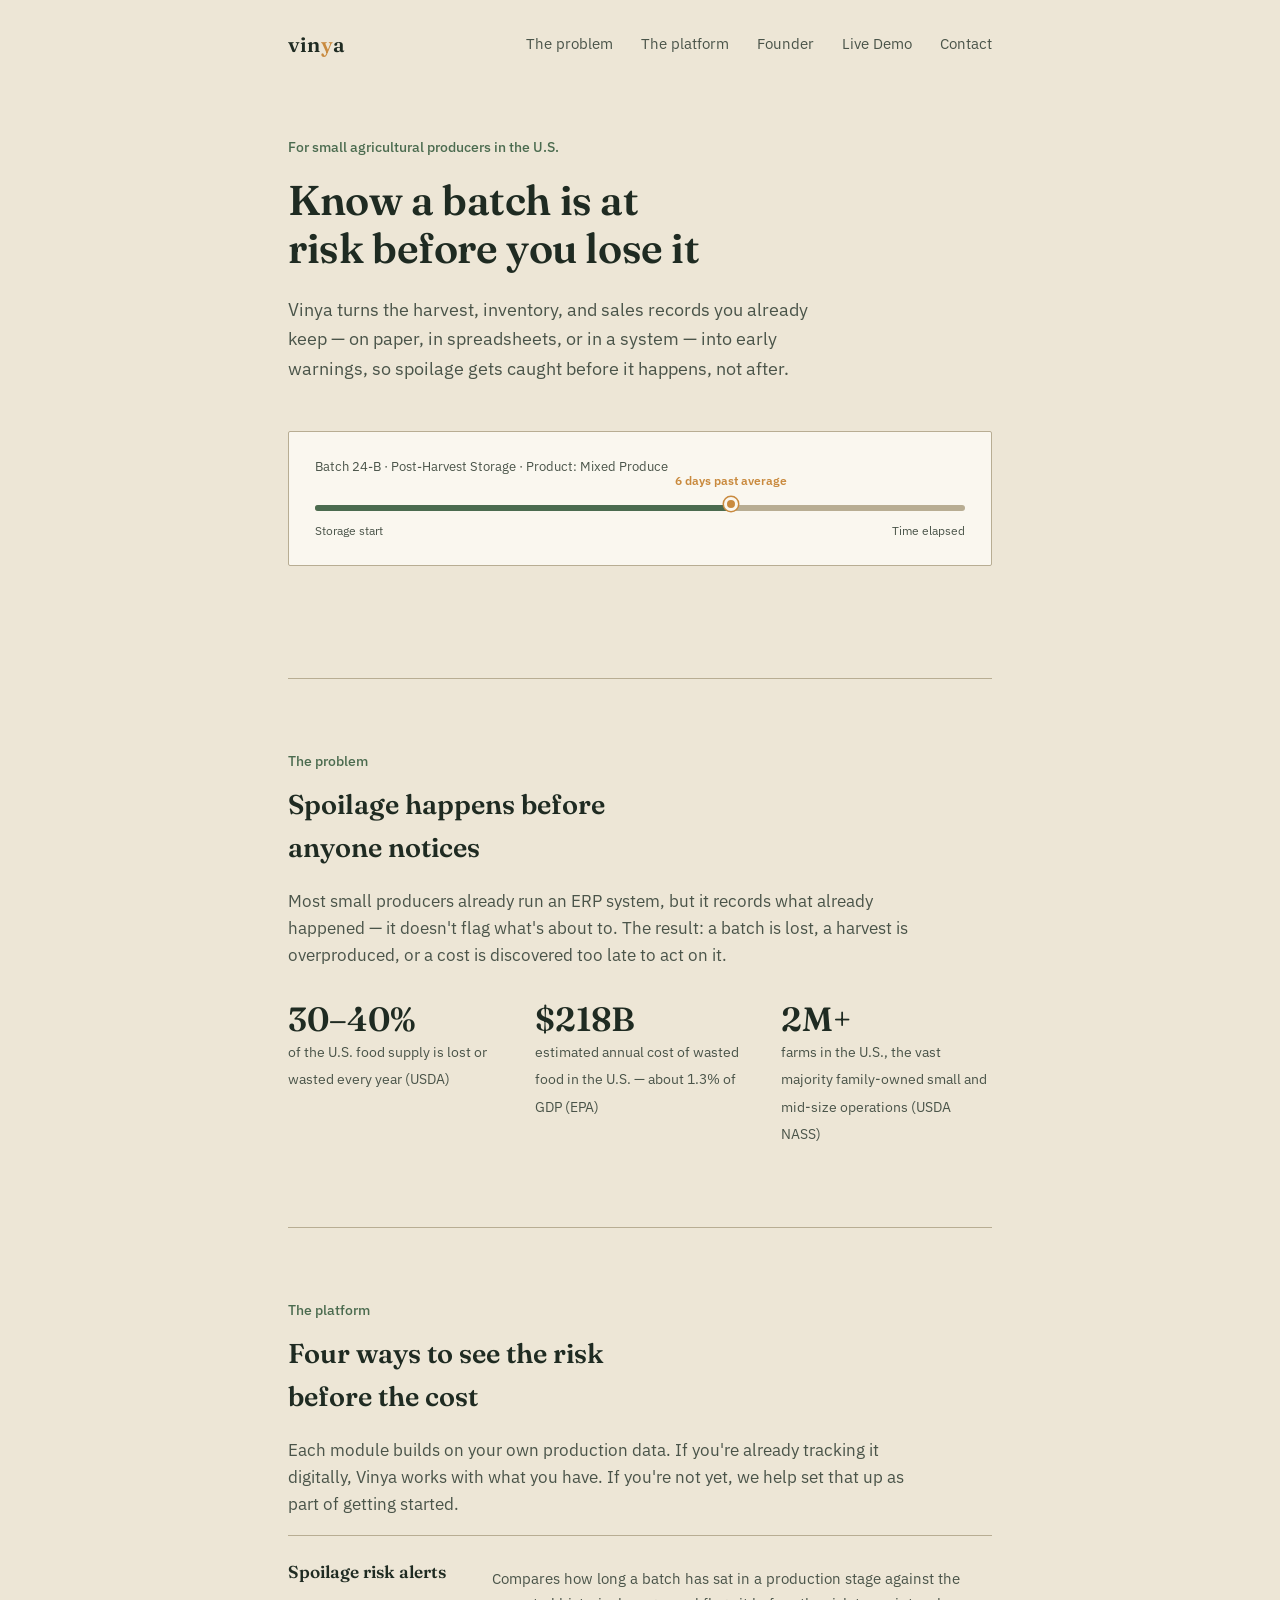
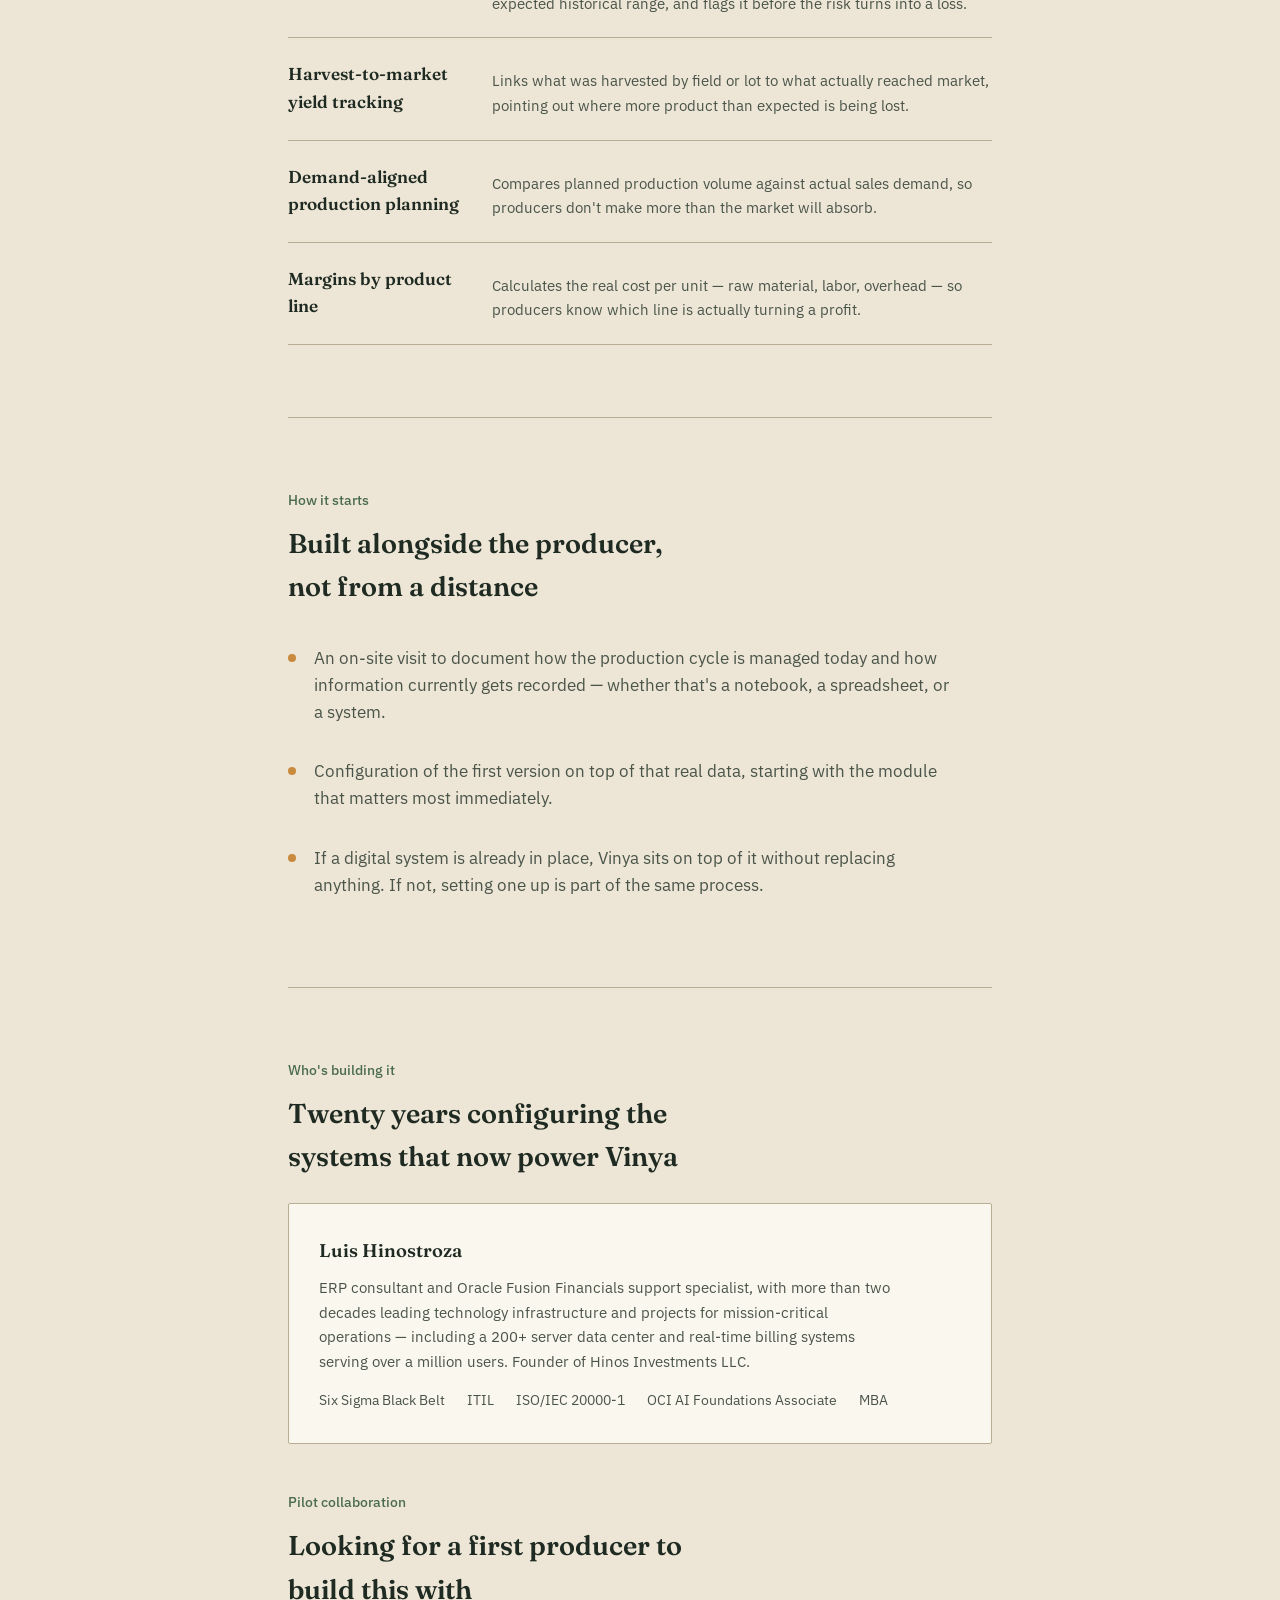
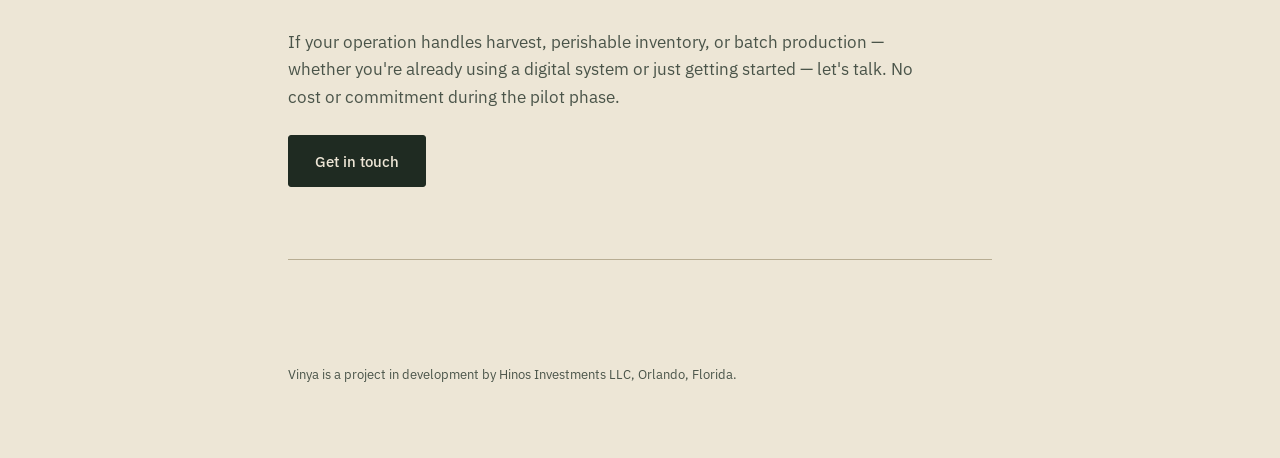
==== agriculture.html @ 7c2c3e4a "Add demo, agriculture version, and nav links" ====
<!DOCTYPE html>
<html lang="en">
<head>
<meta charset="UTF-8">
<meta name="viewport" content="width=device-width, initial-scale=1.0">
<title>Vinya — Catch spoilage before it costs you</title>
<link rel="preconnect" href="https://fonts.googleapis.com">
<link rel="preconnect" href="https://fonts.gstatic.com" crossorigin>
<link href="https://fonts.googleapis.com/css2?family=Fraunces:opsz,wght@9..144,400;9..144,500;9..144,600;9..144,700&family=IBM+Plex+Sans:wght@400;500;600&display=swap" rel="stylesheet">
<style>
  :root{
    --paper: #EDE6D6;
    --paper-light: #FAF7EF;
    --ink: #1F2B22;
    --amber: #C98A3E;
    --vine: #4B6B4F;
    --rule: #B8AD93;
    --ink-soft: #4A5449;
  }
  @media (prefers-color-scheme: dark){
    :root:not([data-theme="light"]){
      --paper: #1A1F19;
      --paper-light: #232920;
      --ink: #EDE6D6;
      --ink-soft: #C9C2AE;
      --rule: #4A5040;
      --amber: #E0A85C;
      --vine: #8AAE8E;
    }
  }
  :root[data-theme="dark"]{
    --paper: #1A1F19;
    --paper-light: #232920;
    --ink: #EDE6D6;
    --ink-soft: #C9C2AE;
    --rule: #4A5040;
    --amber: #E0A85C;
    --vine: #8AAE8E;
  }
  *{box-sizing:border-box;}
  html{scroll-behavior:smooth;}
  body{
    margin:0;
    background:var(--paper);
    color:var(--ink);
    font-family:'IBM Plex Sans', sans-serif;
    font-size:17px;
    line-height:1.6;
    -webkit-font-smoothing:antialiased;
  }
  .wrap{max-width:760px; margin:0 auto; padding:0 28px;}
  h1,h2,h3{font-family:'Fraunces', serif; font-weight:600; margin:0; color:var(--ink);}
  p{margin:0 0 1em 0; color:var(--ink-soft); max-width:64ch;}
  a{color:inherit;}
  .rule{border:none; border-top:1px solid var(--rule); margin:64px 0;}

  header.nav{
    display:flex; align-items:center; justify-content:space-between;
    padding:28px 0 0 0;
  }
  .wordmark{font-family:'Fraunces', serif; font-weight:600; font-size:1.3rem; letter-spacing:0.01em;}
  .wordmark span{color:var(--amber);}
  .nav-links{display:flex; gap:28px; font-size:0.92rem;}
  .nav-links a{text-decoration:none; color:var(--ink-soft); border-bottom:1px solid transparent;}
  .nav-links a:hover{border-bottom-color:var(--amber); color:var(--ink);}

  .hero{padding:72px 0 40px 0;}
  .hero h1{font-size:2.6rem; line-height:1.15; max-width:15ch; letter-spacing:-0.01em;}
  .hero .lede{font-size:1.15rem; max-width:48ch; margin-top:22px;}
  .hero-tag{
    display:inline-block; font-size:0.85rem; color:var(--vine);
    margin-bottom:18px; font-weight:500;
  }

  /* Batch timeline illustration */
  .lot-diagram{
    margin:48px 0 8px 0; padding:24px 26px; background:var(--paper-light);
    border:1px solid var(--rule); border-radius:2px;
  }
  .lot-diagram-label{font-size:0.82rem; color:var(--ink-soft); margin-bottom:14px;}
  .lot-track{position:relative; height:6px; background:var(--rule); border-radius:3px; margin:28px 0 10px 0;}
  .lot-fill{position:absolute; left:0; top:0; height:100%; width:64%; background:var(--vine); border-radius:3px;}
  .lot-flag{
    position:absolute; left:64%; top:-34px; transform:translateX(-50%);
    display:flex; flex-direction:column; align-items:center; gap:6px;
  }
  .lot-flag .dot{width:14px; height:14px; border-radius:50%; background:var(--amber); border:3px solid var(--paper-light); box-shadow:0 0 0 1.5px var(--amber);}
  .lot-flag .lbl{font-size:0.78rem; color:var(--amber); font-weight:600; white-space:nowrap;}
  .lot-marks{display:flex; justify-content:space-between; font-size:0.78rem; color:var(--ink-soft); margin-top:6px;}

  section{padding:8px 0;}
  .kicker{font-size:0.85rem; color:var(--vine); font-weight:500; margin-bottom:10px;}
  h2{font-size:1.7rem; max-width:22ch; margin-bottom:18px;}

  .stat-row{display:flex; gap:36px; margin:32px 0 8px 0; flex-wrap:wrap;}
  .stat{flex:1; min-width:180px;}
  .stat .num{font-family:'Fraunces', serif; font-size:2.1rem; font-weight:600; color:var(--ink); display:block; line-height:1.1;}
  .stat .cap{font-size:0.88rem; color:var(--ink-soft); margin-top:4px; max-width:26ch;}

  .modules{margin-top:8px;}
  .module{
    padding:22px 0; border-top:1px solid var(--rule);
    display:grid; grid-template-columns:180px 1fr; gap:24px; align-items:start;
  }
  .module:last-child{border-bottom:1px solid var(--rule);}
  .module h3{font-size:1.08rem; font-weight:600; color:var(--ink);}
  .module p{margin:8px 0 0 0; font-size:0.96rem;}

  .practice-steps{margin-top:20px;}
  .practice-step{display:flex; gap:18px; padding:16px 0;}
  .practice-step .mark{
    width:8px; height:8px; border-radius:50%; background:var(--amber);
    margin-top:9px; flex-shrink:0;
  }
  .practice-step p{margin:0;}

  .founder{
    background:var(--paper-light); border:1px solid var(--rule); border-radius:2px;
    padding:32px 30px; margin-top:24px;
  }
  .founder h3{font-size:1.15rem; margin-bottom:10px;}
  .founder p{font-size:0.96rem;}
  .credentials{display:flex; flex-wrap:wrap; gap:10px 22px; margin-top:16px; font-size:0.86rem; color:var(--ink-soft);}
  .credentials span{white-space:nowrap;}

  .cta-box{
    text-align:left; padding:40px 0 8px 0;
  }
  .cta-box .lede{margin-bottom:24px;}
  .btn{
    display:inline-block; background:var(--ink); color:var(--paper);
    padding:13px 26px; border-radius:3px; text-decoration:none;
    font-size:0.95rem; font-weight:500; border:1px solid var(--ink);
  }
  .btn:hover{background:transparent; color:var(--ink);}

  footer{padding:40px 0 60px 0; font-size:0.82rem; color:var(--ink-soft);}
  footer .rule{margin:0 0 24px 0;}

  @media (max-width:640px){
    .hero h1{font-size:2rem;}
    .module{grid-template-columns:1fr; gap:6px;}
    .stat-row{gap:24px;}
    .nav-links{display:none;}
  }
</style>
</head>
<body>
<div class="wrap">

  <header class="nav">
    <div class="wordmark">vin<span>y</span>a</div>
    <nav class="nav-links">
      <a href="#problem">The problem</a>
      <a href="#platform">The platform</a>
      <a href="#founder">Founder</a>
      <a href="demo.html">Live Demo</a>
      <a href="#contact">Contact</a>
    </nav>
  </header>

  <section class="hero">
    <span class="hero-tag">For small agricultural producers in the U.S.</span>
    <h1>Know a batch is at risk before you lose it</h1>
    <p class="lede">Vinya turns the harvest, inventory, and sales records you already keep — on paper, in spreadsheets, or in a system — into early warnings, so spoilage gets caught before it happens, not after.</p>

    <div class="lot-diagram">
      <div class="lot-diagram-label">Batch 24-B · Post-Harvest Storage · Product: Mixed Produce</div>
      <div class="lot-track">
        <div class="lot-fill"></div>
        <div class="lot-flag">
          <span class="lbl">6 days past average</span>
          <span class="dot"></span>
        </div>
      </div>
      <div class="lot-marks">
        <span>Storage start</span>
        <span>Time elapsed</span>
      </div>
    </div>
  </section>

  <hr class="rule">

  <section id="problem">
    <div class="kicker">The problem</div>
    <h2>Spoilage happens before anyone notices</h2>
    <p>Most small producers already run an ERP system, but it records what already happened — it doesn't flag what's about to. The result: a batch is lost, a harvest is overproduced, or a cost is discovered too late to act on it.</p>

    <div class="stat-row">
      <div class="stat">
        <span class="num">30–40%</span>
        <span class="cap">of the U.S. food supply is lost or wasted every year (USDA)</span>
      </div>
      <div class="stat">
        <span class="num">$218B</span>
        <span class="cap">estimated annual cost of wasted food in the U.S. — about 1.3% of GDP (EPA)</span>
      </div>
      <div class="stat">
        <span class="num">2M+</span>
        <span class="cap">farms in the U.S., the vast majority family-owned small and mid-size operations (USDA NASS)</span>
      </div>
    </div>
  </section>

  <hr class="rule">

  <section id="platform">
    <div class="kicker">The platform</div>
    <h2>Four ways to see the risk before the cost</h2>
    <p>Each module builds on your own production data. If you're already tracking it digitally, Vinya works with what you have. If you're not yet, we help set that up as part of getting started.</p>

    <div class="modules">
      <div class="module">
        <h3>Spoilage risk alerts</h3>
        <p>Compares how long a batch has sat in a production stage against the expected historical range, and flags it before the risk turns into a loss.</p>
      </div>
      <div class="module">
        <h3>Harvest-to-market yield tracking</h3>
        <p>Links what was harvested by field or lot to what actually reached market, pointing out where more product than expected is being lost.</p>
      </div>
      <div class="module">
        <h3>Demand-aligned production planning</h3>
        <p>Compares planned production volume against actual sales demand, so producers don't make more than the market will absorb.</p>
      </div>
      <div class="module">
        <h3>Margins by product line</h3>
        <p>Calculates the real cost per unit — raw material, labor, overhead — so producers know which line is actually turning a profit.</p>
      </div>
    </div>
  </section>

  <hr class="rule">

  <section id="how-it-works">
    <div class="kicker">How it starts</div>
    <h2>Built alongside the producer, not from a distance</h2>
    <div class="practice-steps">
      <div class="practice-step">
        <span class="mark"></span>
        <p>An on-site visit to document how the production cycle is managed today and how information currently gets recorded — whether that's a notebook, a spreadsheet, or a system.</p>
      </div>
      <div class="practice-step">
        <span class="mark"></span>
        <p>Configuration of the first version on top of that real data, starting with the module that matters most immediately.</p>
      </div>
      <div class="practice-step">
        <span class="mark"></span>
        <p>If a digital system is already in place, Vinya sits on top of it without replacing anything. If not, setting one up is part of the same process.</p>
      </div>
    </div>
  </section>

  <hr class="rule">

  <section id="founder">
    <div class="kicker">Who's building it</div>
    <h2>Twenty years configuring the systems that now power Vinya</h2>
    <div class="founder">
      <h3>Luis Hinostroza</h3>
      <p>ERP consultant and Oracle Fusion Financials support specialist, with more than two decades leading technology infrastructure and projects for mission-critical operations — including a 200+ server data center and real-time billing systems serving over a million users. Founder of Hinos Investments LLC.</p>
      <div class="credentials">
        <span>Six Sigma Black Belt</span>
        <span>ITIL</span>
        <span>ISO/IEC 20000-1</span>
        <span>OCI AI Foundations Associate</span>
        <span>MBA</span>
      </div>
    </div>
  </section>

  <section class="cta-box" id="contact">
    <div class="kicker">Pilot collaboration</div>
    <h2>Looking for a first producer to build this with</h2>
    <p class="lede">If your operation handles harvest, perishable inventory, or batch production — whether you're already using a digital system or just getting started — let's talk. No cost or commitment during the pilot phase.</p>
    <a class="btn" href="mailto:luis@hinosinvestments.com?subject=Interest%20in%20pilot%20collaboration%20-%20Vinya">Get in touch</a>
  </section>

  <hr class="rule">

  <footer>
    <p>Vinya is a project in development by Hinos Investments LLC, Orlando, Florida.</p>
  </footer>

</div>
</body>
</html>
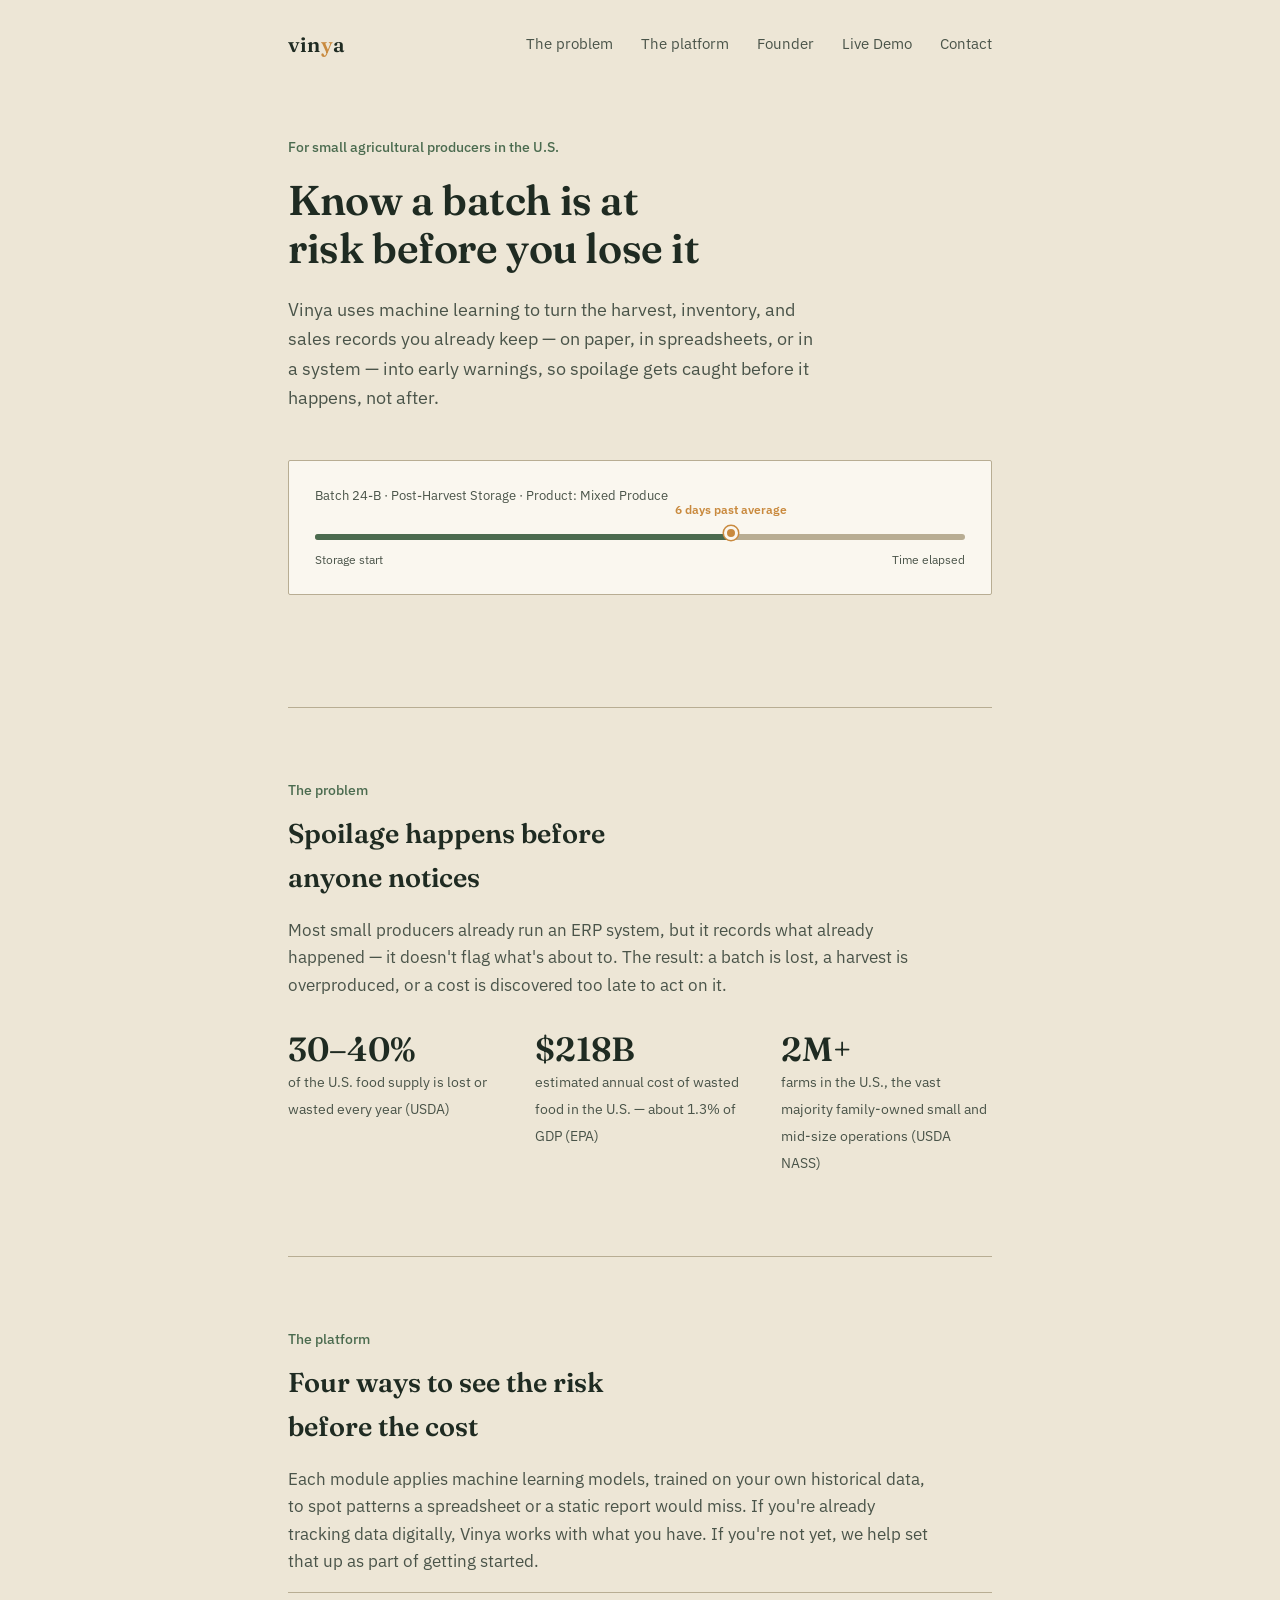
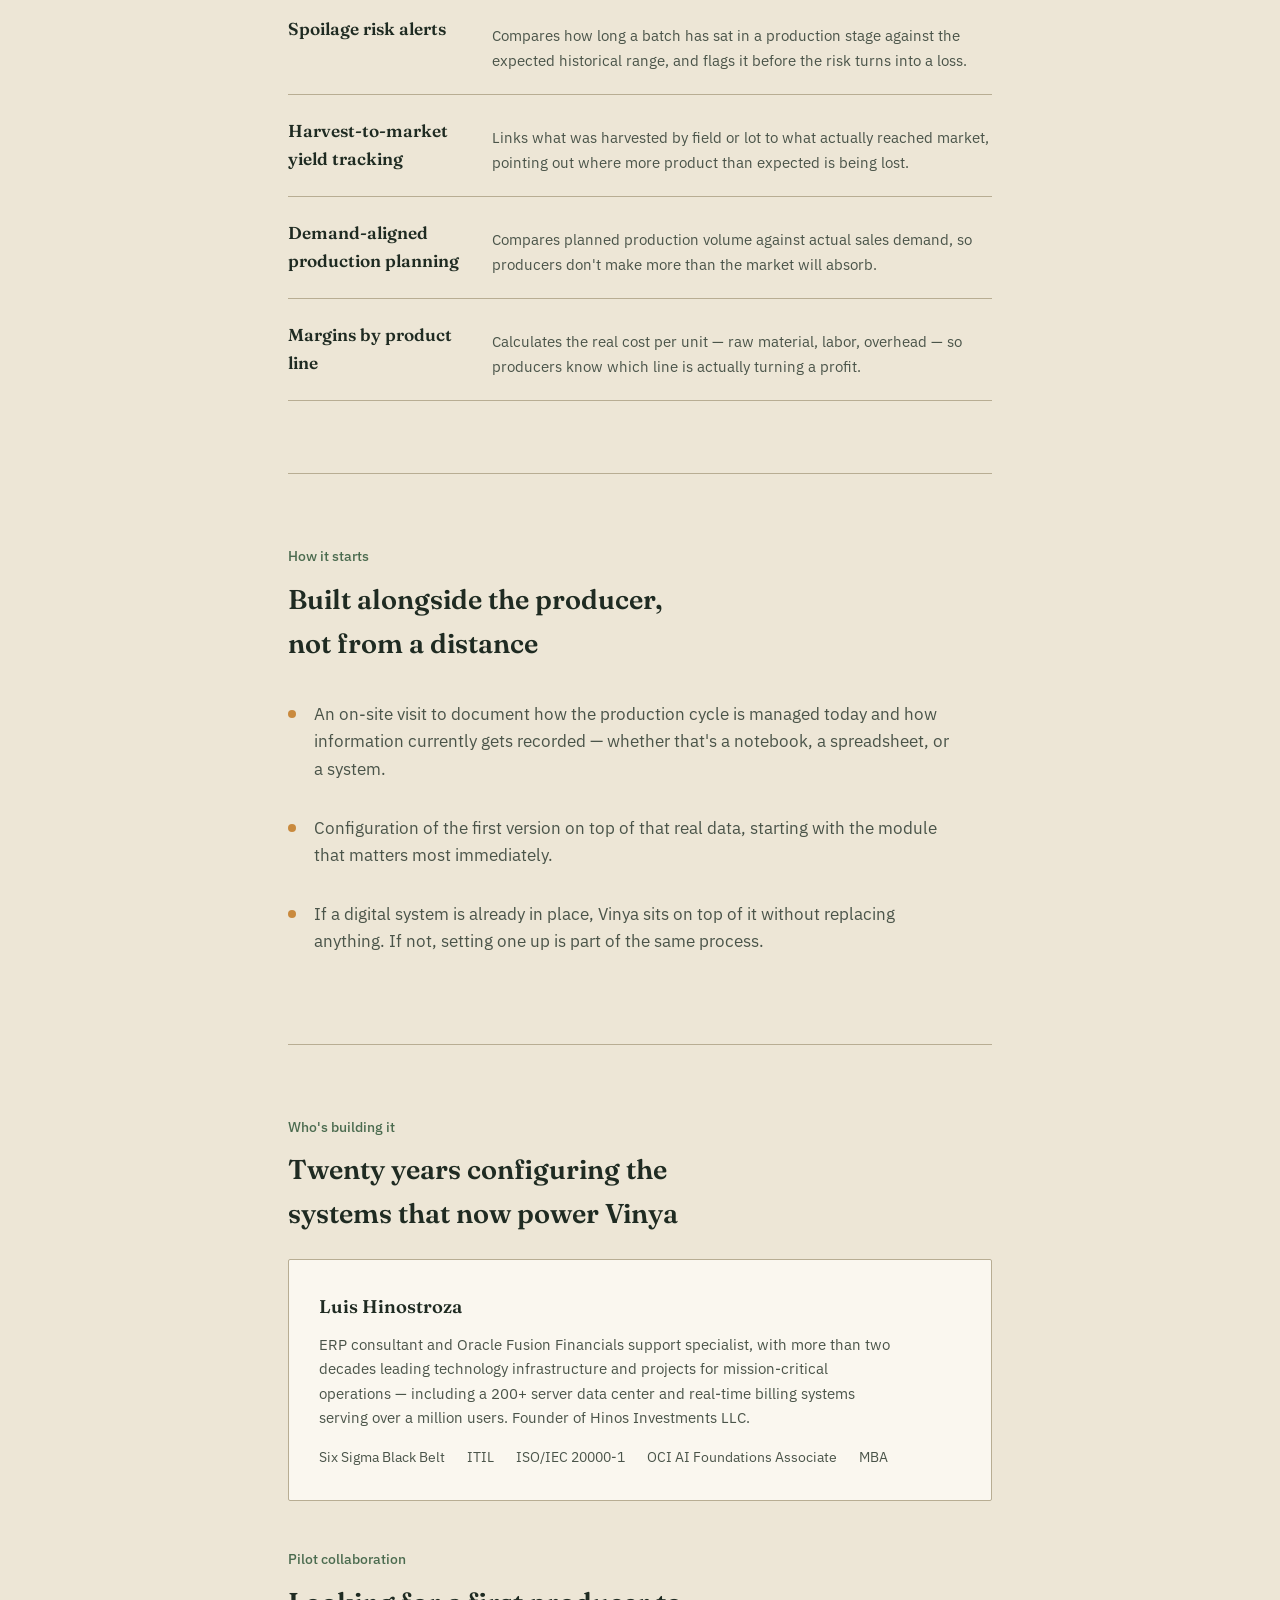
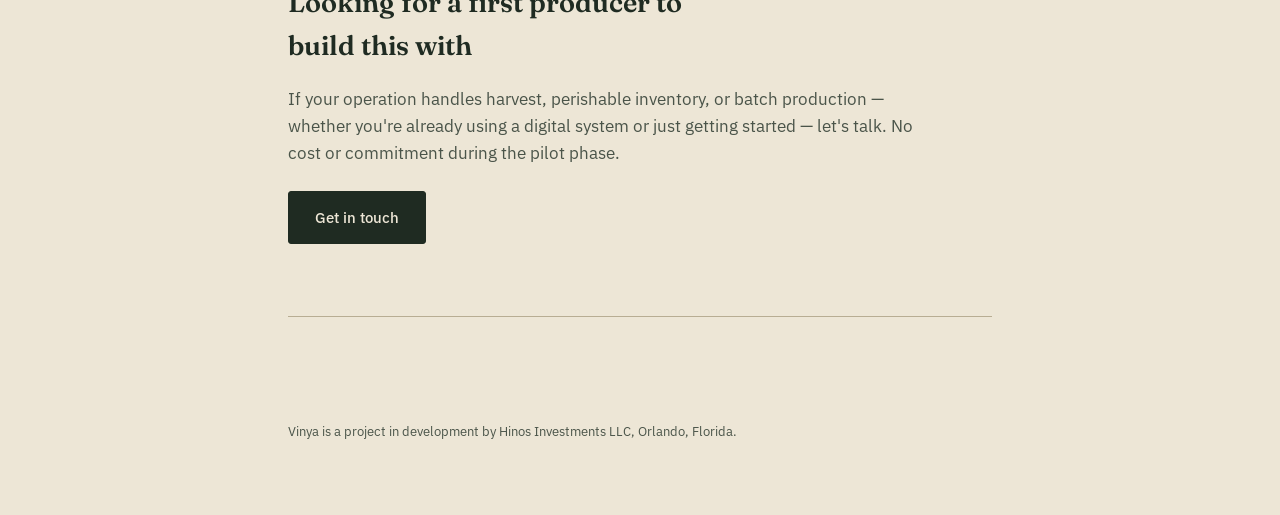
==== commit 669fa997: "Fix mobile navigation to stay visible instead of hiding" ====
--- a/agriculture.html
+++ b/agriculture.html
@@ -56,7 +56,7 @@
 
   header.nav{
     display:flex; align-items:center; justify-content:space-between;
-    padding:28px 0 0 0;
+    padding:28px 0 0 0; flex-wrap:wrap; gap:12px;
   }
   .wordmark{font-family:'Fraunces', serif; font-weight:600; font-size:1.3rem; letter-spacing:0.01em;}
   .wordmark span{color:var(--amber);}
@@ -141,7 +141,7 @@
     .hero h1{font-size:2rem;}
     .module{grid-template-columns:1fr; gap:6px;}
     .stat-row{gap:24px;}
-    .nav-links{display:none;}
+    .nav-links{gap:16px; font-size:0.85rem; width:100%; overflow-x:auto; padding-bottom:4px;}
   }
 </style>
 </head>
@@ -162,7 +162,7 @@
   <section class="hero">
     <span class="hero-tag">For small agricultural producers in the U.S.</span>
     <h1>Know a batch is at risk before you lose it</h1>
-    <p class="lede">Vinya turns the harvest, inventory, and sales records you already keep — on paper, in spreadsheets, or in a system — into early warnings, so spoilage gets caught before it happens, not after.</p>
+    <p class="lede">Vinya uses machine learning to turn the harvest, inventory, and sales records you already keep — on paper, in spreadsheets, or in a system — into early warnings, so spoilage gets caught before it happens, not after.</p>
 
     <div class="lot-diagram">
       <div class="lot-diagram-label">Batch 24-B · Post-Harvest Storage · Product: Mixed Produce</div>
@@ -208,7 +208,7 @@
   <section id="platform">
     <div class="kicker">The platform</div>
     <h2>Four ways to see the risk before the cost</h2>
-    <p>Each module builds on your own production data. If you're already tracking it digitally, Vinya works with what you have. If you're not yet, we help set that up as part of getting started.</p>
+    <p>Each module applies machine learning models, trained on your own historical data, to spot patterns a spreadsheet or a static report would miss. If you're already tracking data digitally, Vinya works with what you have. If you're not yet, we help set that up as part of getting started.</p>
 
     <div class="modules">
       <div class="module">
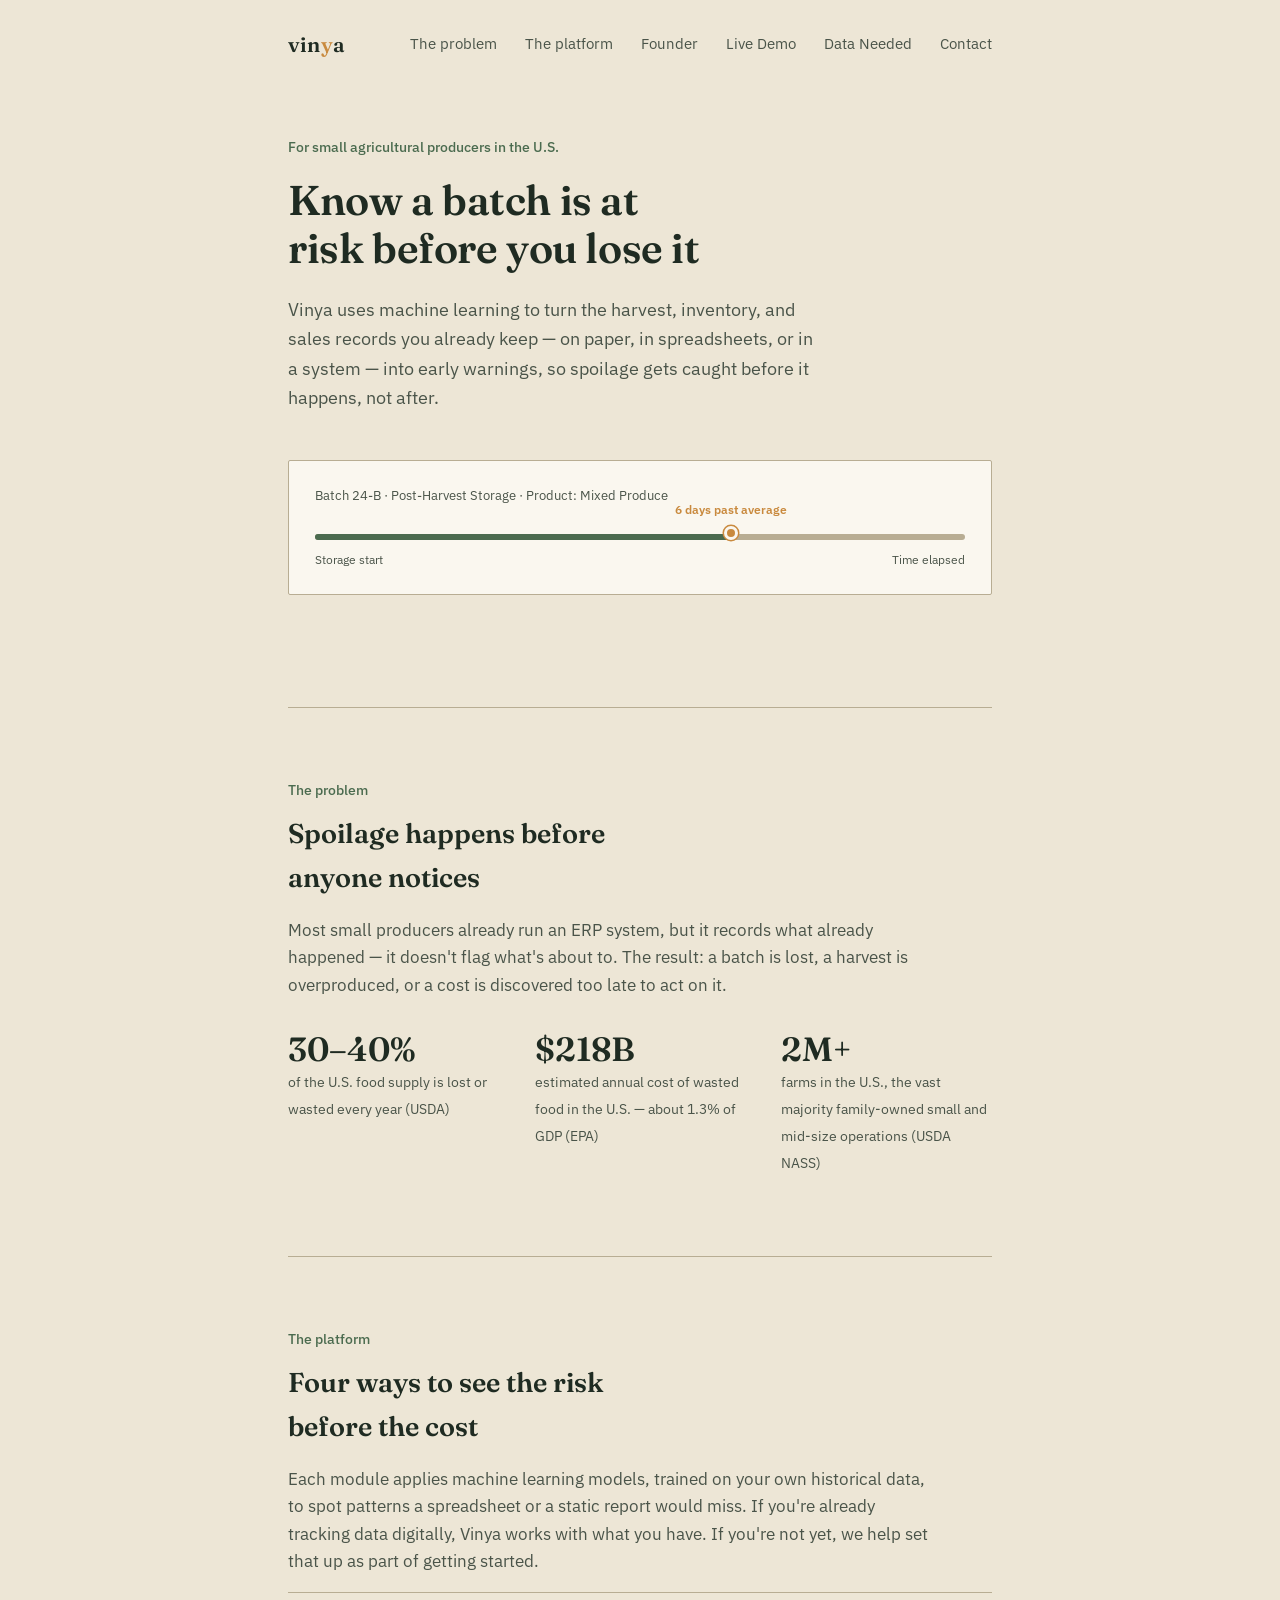
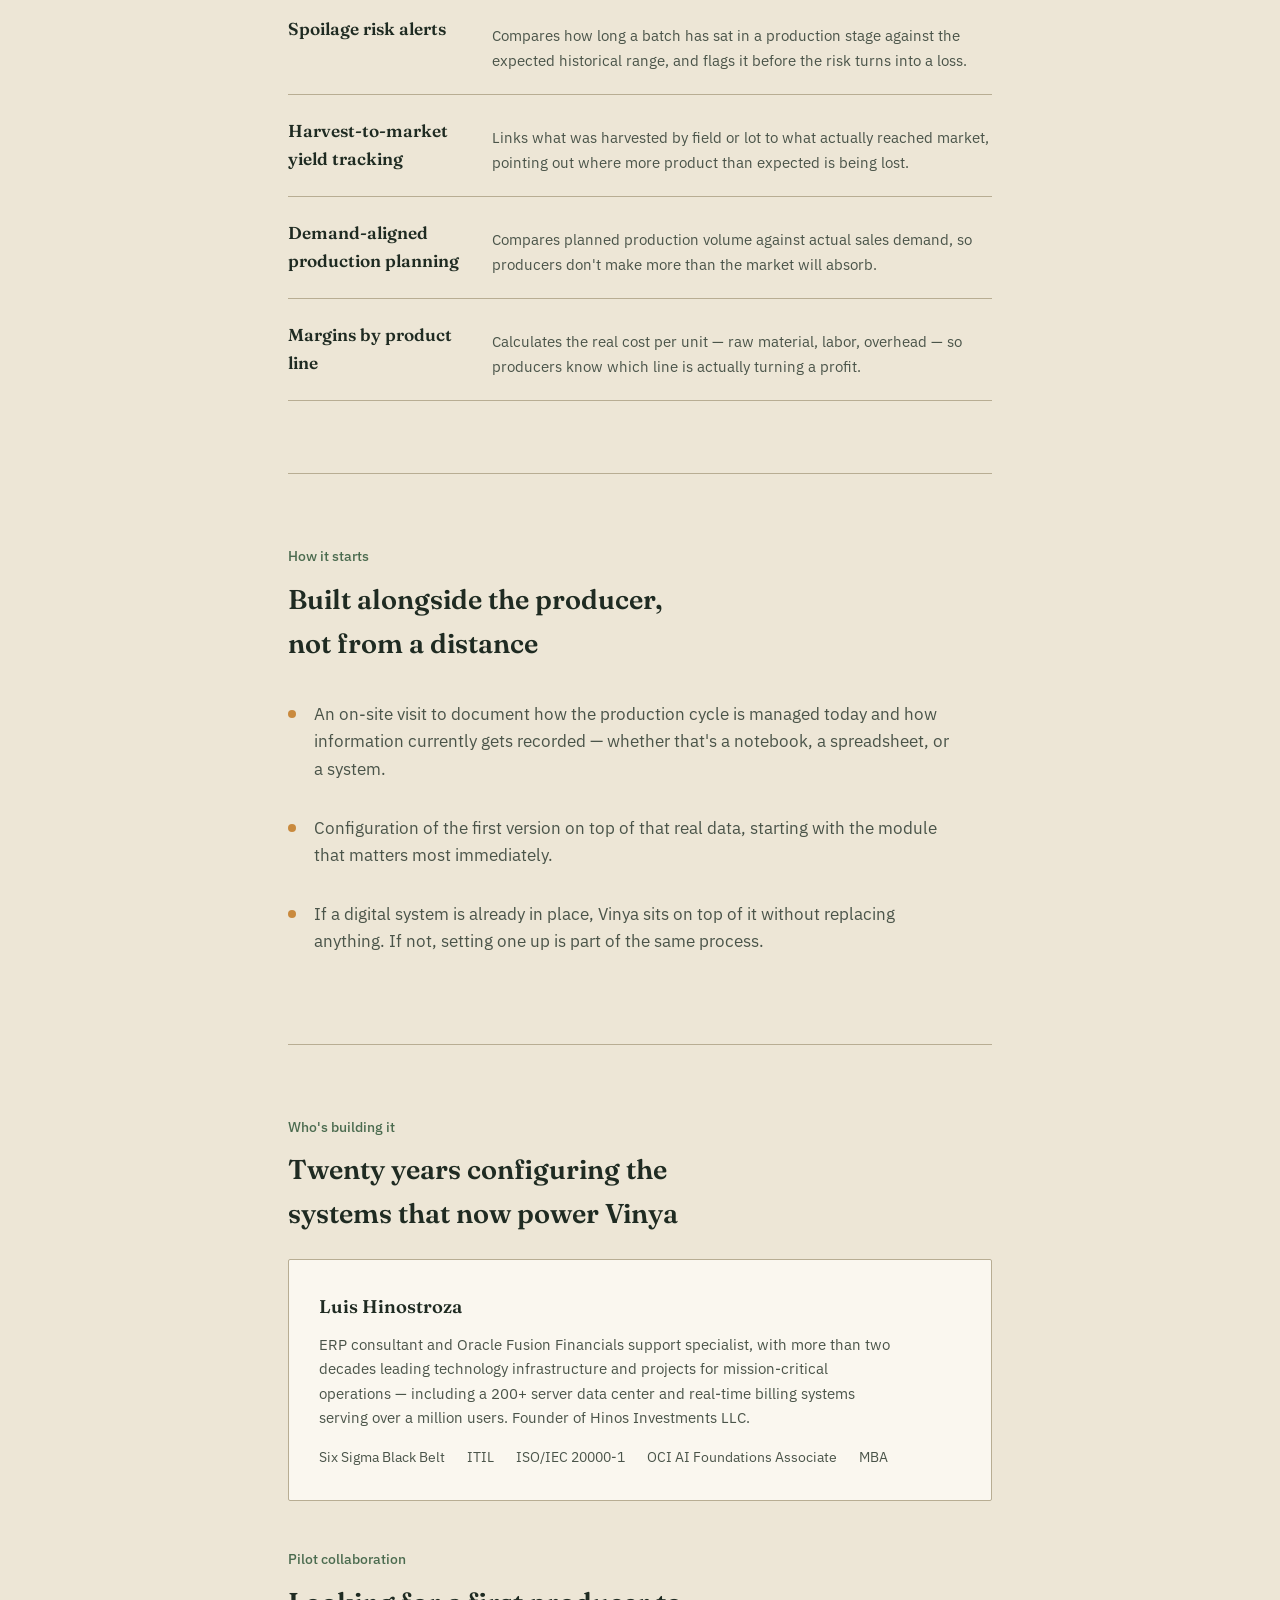
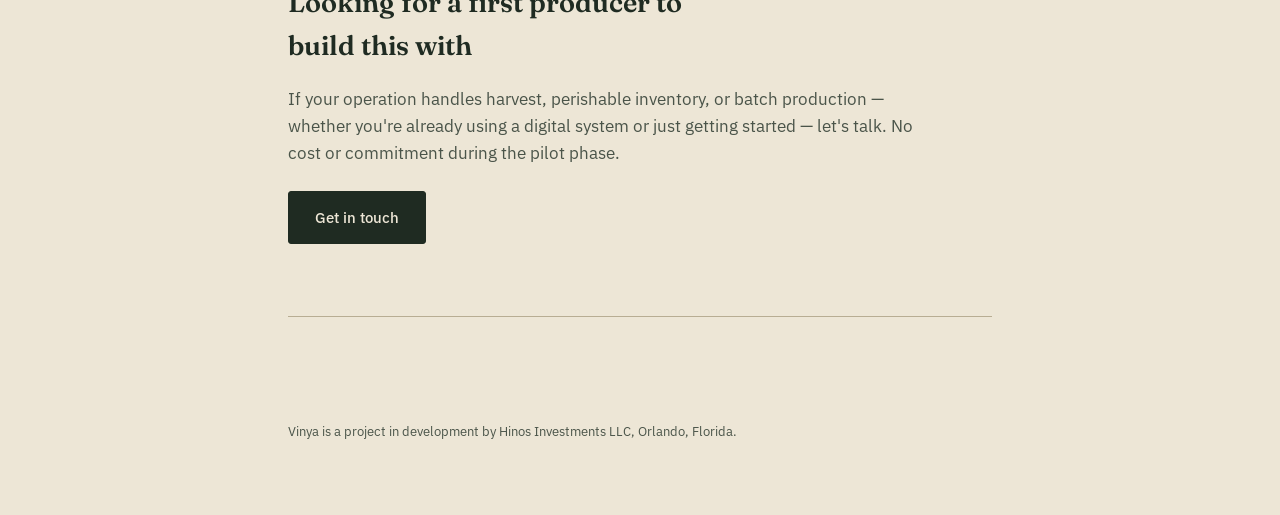
==== commit 0a0a8fe2: "Add files via upload" ====
--- a/agriculture.html
+++ b/agriculture.html
@@ -155,6 +155,7 @@
       <a href="#platform">The platform</a>
       <a href="#founder">Founder</a>
       <a href="demo.html">Live Demo</a>
+      <a href="data.html">Data Needed</a>
       <a href="#contact">Contact</a>
     </nav>
   </header>
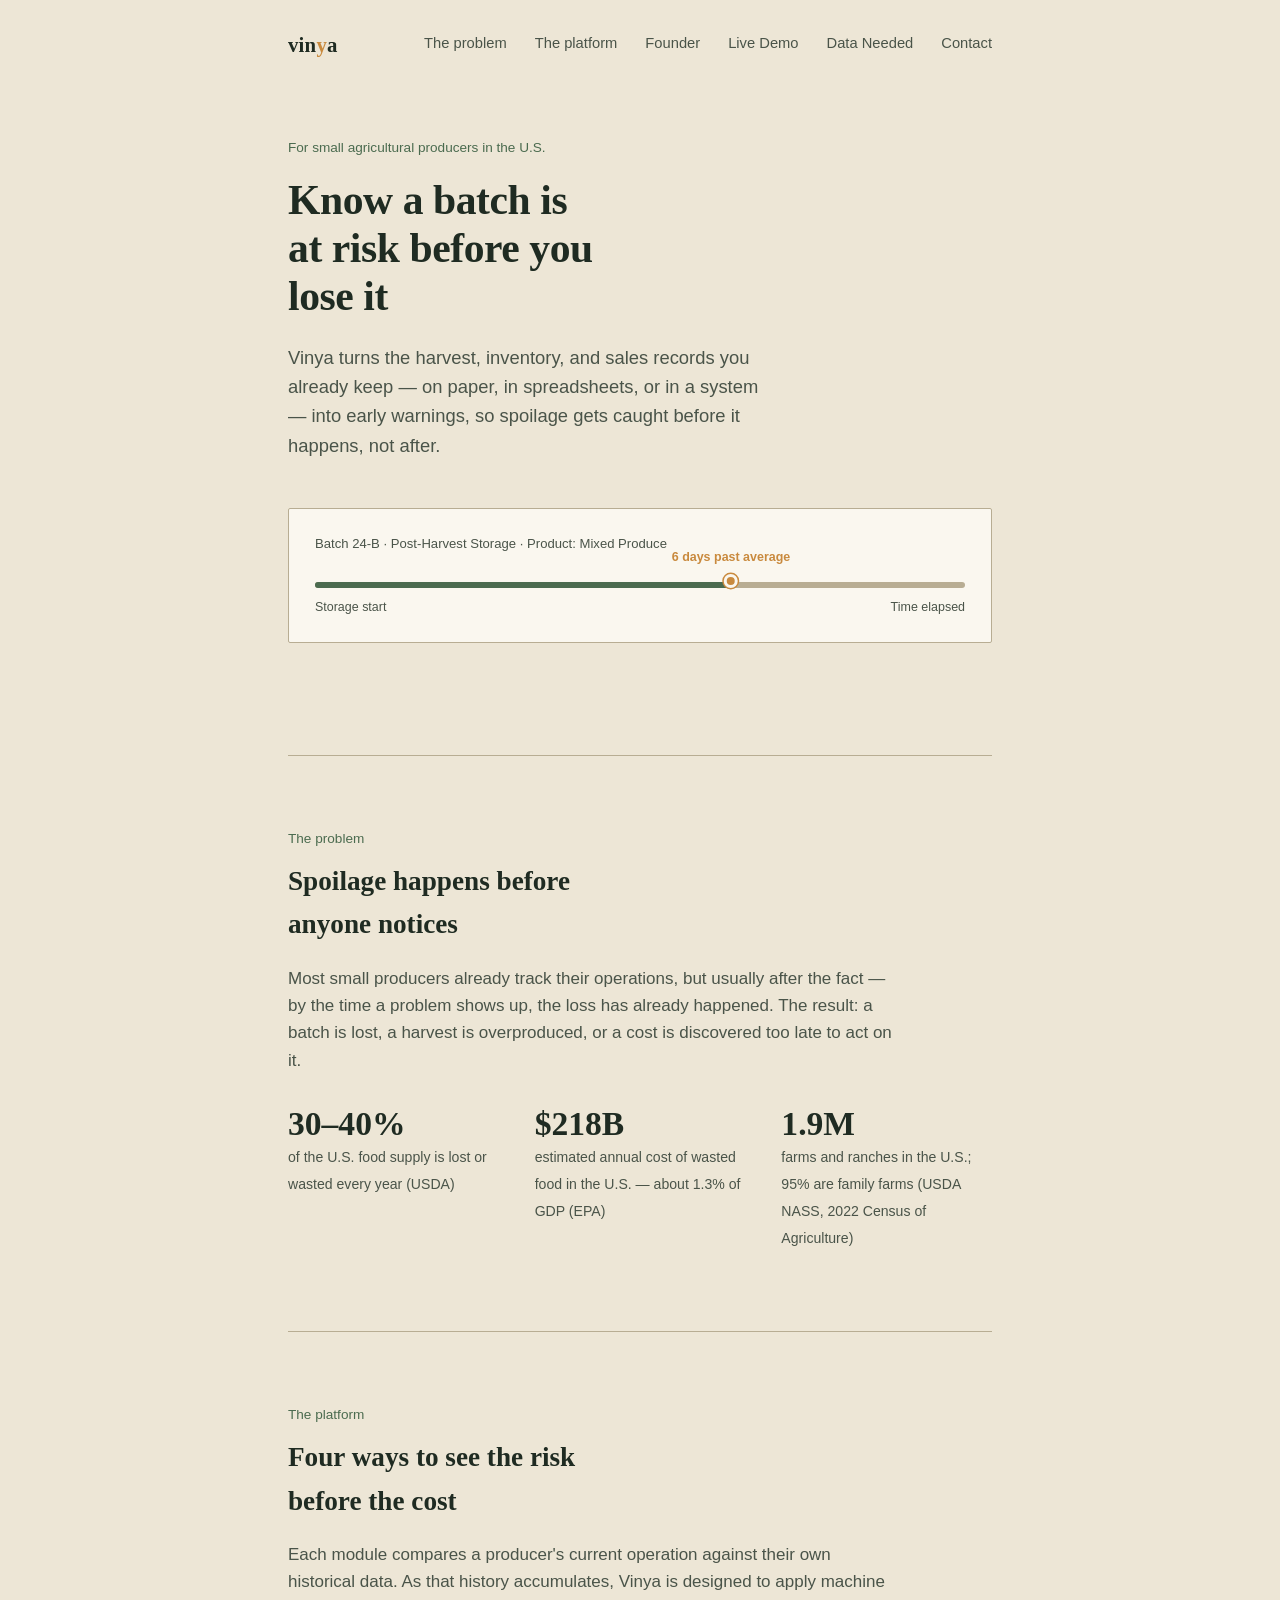
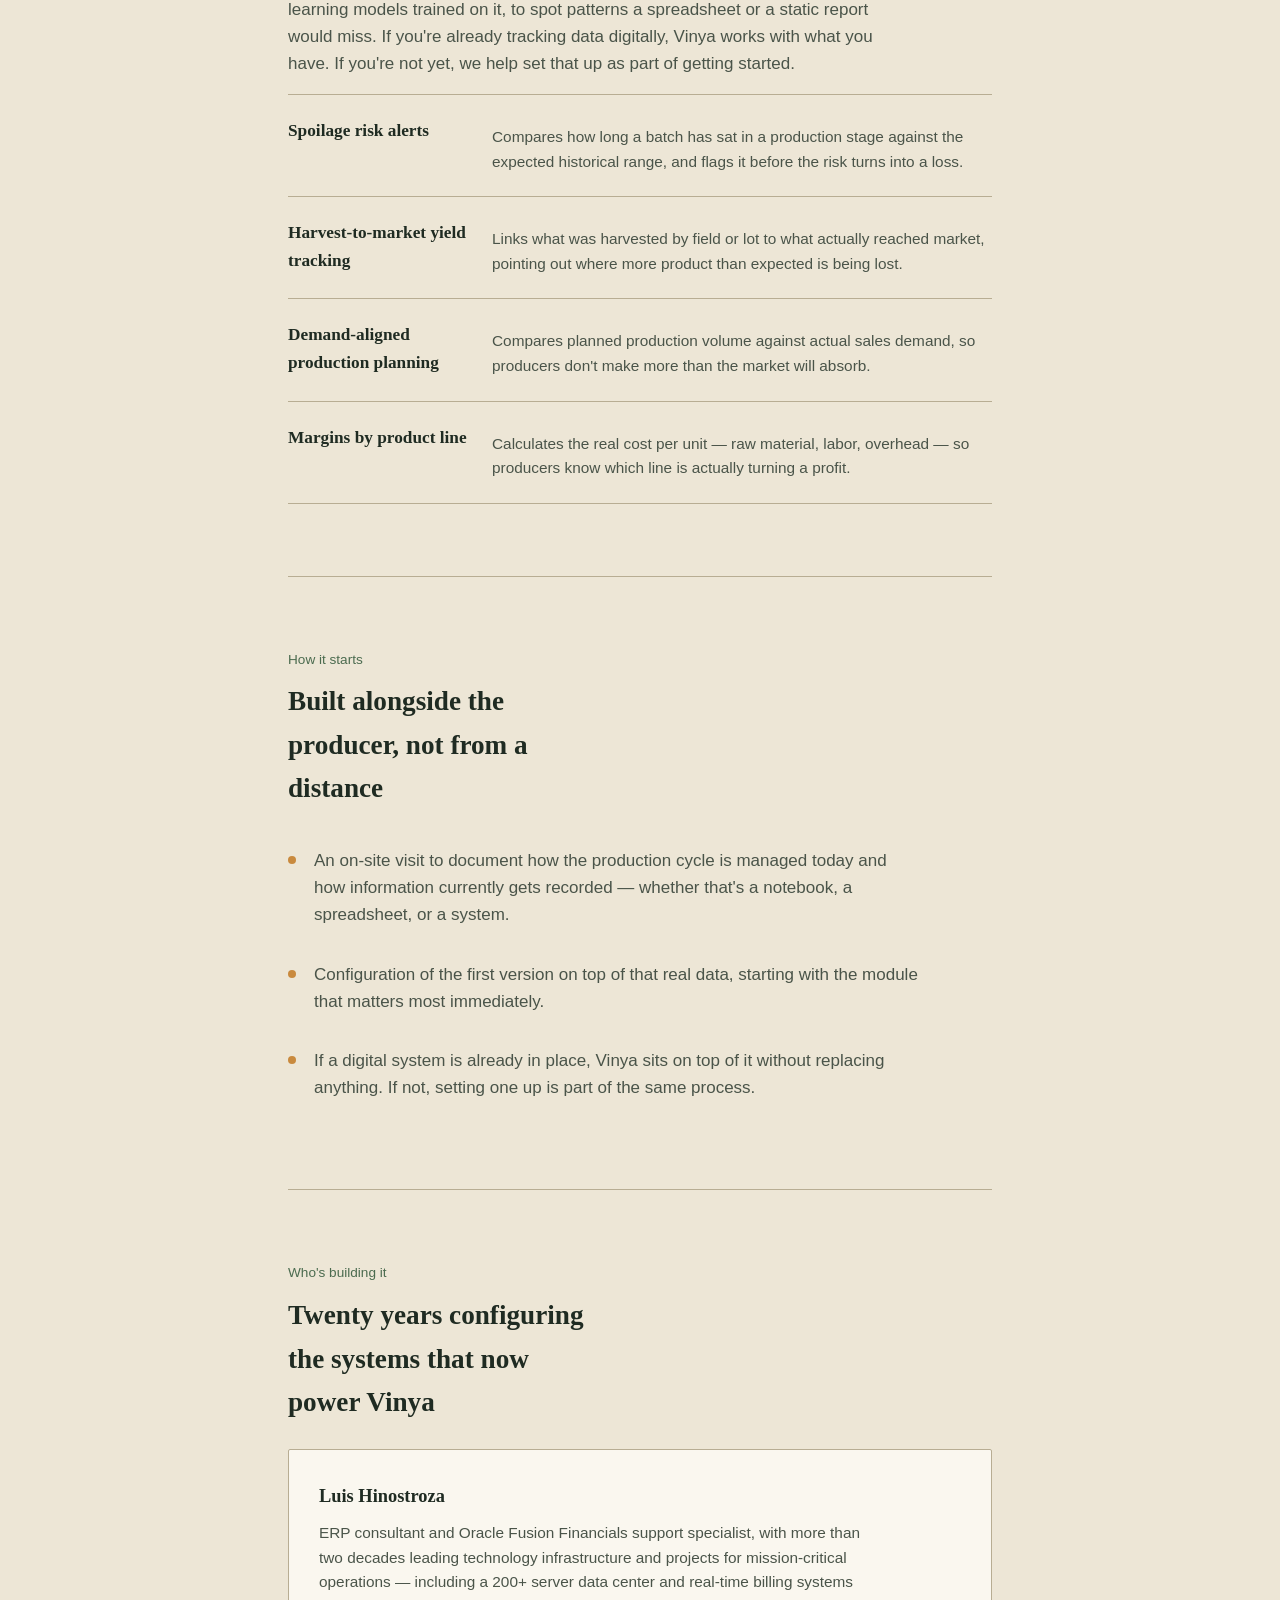
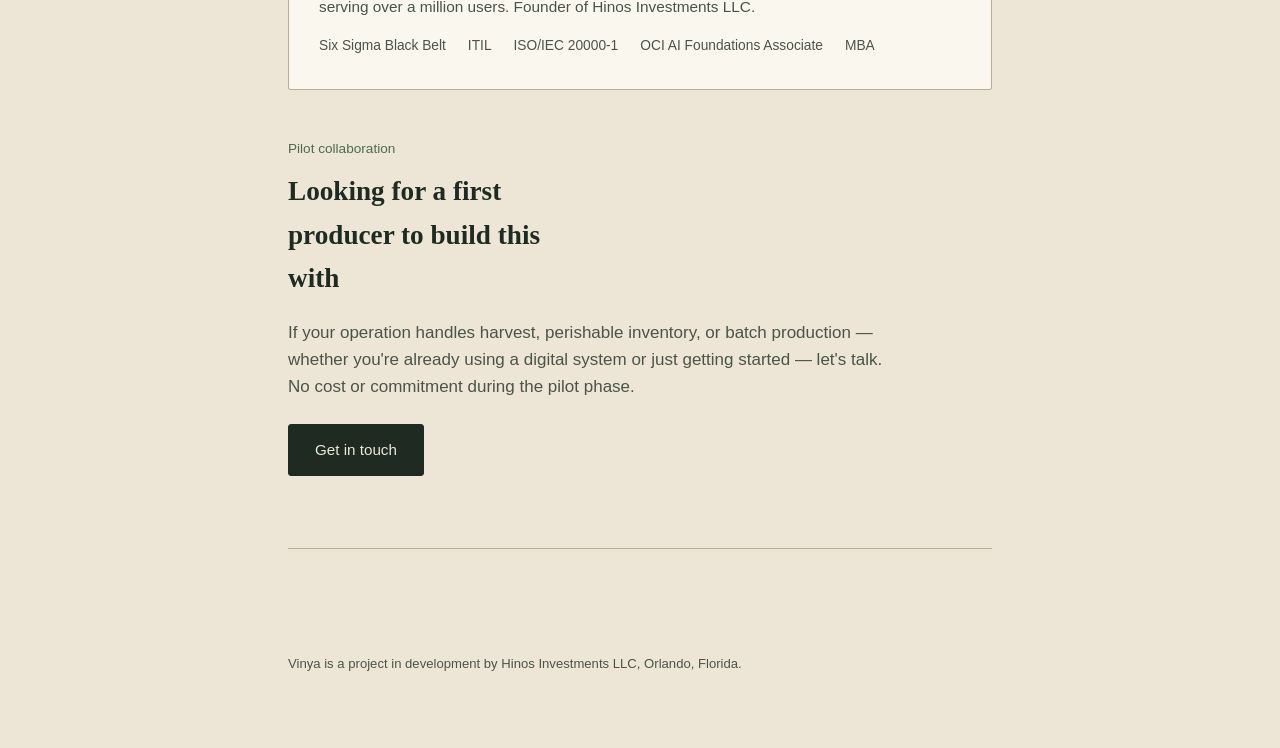
==== commit f5f0b0b2: "Add files via upload" ====
--- a/agriculture.html
+++ b/agriculture.html
@@ -2,287 +2,11 @@
 <html lang="en">
 <head>
 <meta charset="UTF-8">
-<meta name="viewport" content="width=device-width, initial-scale=1.0">
-<title>Vinya — Catch spoilage before it costs you</title>
-<link rel="preconnect" href="https://fonts.googleapis.com">
-<link rel="preconnect" href="https://fonts.gstatic.com" crossorigin>
-<link href="https://fonts.googleapis.com/css2?family=Fraunces:opsz,wght@9..144,400;9..144,500;9..144,600;9..144,700&family=IBM+Plex+Sans:wght@400;500;600&display=swap" rel="stylesheet">
-<style>
-  :root{
-    --paper: #EDE6D6;
-    --paper-light: #FAF7EF;
-    --ink: #1F2B22;
-    --amber: #C98A3E;
-    --vine: #4B6B4F;
-    --rule: #B8AD93;
-    --ink-soft: #4A5449;
-  }
-  @media (prefers-color-scheme: dark){
-    :root:not([data-theme="light"]){
-      --paper: #1A1F19;
-      --paper-light: #232920;
-      --ink: #EDE6D6;
-      --ink-soft: #C9C2AE;
-      --rule: #4A5040;
-      --amber: #E0A85C;
-      --vine: #8AAE8E;
-    }
-  }
-  :root[data-theme="dark"]{
-    --paper: #1A1F19;
-    --paper-light: #232920;
-    --ink: #EDE6D6;
-    --ink-soft: #C9C2AE;
-    --rule: #4A5040;
-    --amber: #E0A85C;
-    --vine: #8AAE8E;
-  }
-  *{box-sizing:border-box;}
-  html{scroll-behavior:smooth;}
-  body{
-    margin:0;
-    background:var(--paper);
-    color:var(--ink);
-    font-family:'IBM Plex Sans', sans-serif;
-    font-size:17px;
-    line-height:1.6;
-    -webkit-font-smoothing:antialiased;
-  }
-  .wrap{max-width:760px; margin:0 auto; padding:0 28px;}
-  h1,h2,h3{font-family:'Fraunces', serif; font-weight:600; margin:0; color:var(--ink);}
-  p{margin:0 0 1em 0; color:var(--ink-soft); max-width:64ch;}
-  a{color:inherit;}
-  .rule{border:none; border-top:1px solid var(--rule); margin:64px 0;}
-
-  header.nav{
-    display:flex; align-items:center; justify-content:space-between;
-    padding:28px 0 0 0; flex-wrap:wrap; gap:12px;
-  }
-  .wordmark{font-family:'Fraunces', serif; font-weight:600; font-size:1.3rem; letter-spacing:0.01em;}
-  .wordmark span{color:var(--amber);}
-  .nav-links{display:flex; gap:28px; font-size:0.92rem;}
-  .nav-links a{text-decoration:none; color:var(--ink-soft); border-bottom:1px solid transparent;}
-  .nav-links a:hover{border-bottom-color:var(--amber); color:var(--ink);}
-
-  .hero{padding:72px 0 40px 0;}
-  .hero h1{font-size:2.6rem; line-height:1.15; max-width:15ch; letter-spacing:-0.01em;}
-  .hero .lede{font-size:1.15rem; max-width:48ch; margin-top:22px;}
-  .hero-tag{
-    display:inline-block; font-size:0.85rem; color:var(--vine);
-    margin-bottom:18px; font-weight:500;
-  }
-
-  /* Batch timeline illustration */
-  .lot-diagram{
-    margin:48px 0 8px 0; padding:24px 26px; background:var(--paper-light);
-    border:1px solid var(--rule); border-radius:2px;
-  }
-  .lot-diagram-label{font-size:0.82rem; color:var(--ink-soft); margin-bottom:14px;}
-  .lot-track{position:relative; height:6px; background:var(--rule); border-radius:3px; margin:28px 0 10px 0;}
-  .lot-fill{position:absolute; left:0; top:0; height:100%; width:64%; background:var(--vine); border-radius:3px;}
-  .lot-flag{
-    position:absolute; left:64%; top:-34px; transform:translateX(-50%);
-    display:flex; flex-direction:column; align-items:center; gap:6px;
-  }
-  .lot-flag .dot{width:14px; height:14px; border-radius:50%; background:var(--amber); border:3px solid var(--paper-light); box-shadow:0 0 0 1.5px var(--amber);}
-  .lot-flag .lbl{font-size:0.78rem; color:var(--amber); font-weight:600; white-space:nowrap;}
-  .lot-marks{display:flex; justify-content:space-between; font-size:0.78rem; color:var(--ink-soft); margin-top:6px;}
-
-  section{padding:8px 0;}
-  .kicker{font-size:0.85rem; color:var(--vine); font-weight:500; margin-bottom:10px;}
-  h2{font-size:1.7rem; max-width:22ch; margin-bottom:18px;}
-
-  .stat-row{display:flex; gap:36px; margin:32px 0 8px 0; flex-wrap:wrap;}
-  .stat{flex:1; min-width:180px;}
-  .stat .num{font-family:'Fraunces', serif; font-size:2.1rem; font-weight:600; color:var(--ink); display:block; line-height:1.1;}
-  .stat .cap{font-size:0.88rem; color:var(--ink-soft); margin-top:4px; max-width:26ch;}
-
-  .modules{margin-top:8px;}
-  .module{
-    padding:22px 0; border-top:1px solid var(--rule);
-    display:grid; grid-template-columns:180px 1fr; gap:24px; align-items:start;
-  }
-  .module:last-child{border-bottom:1px solid var(--rule);}
-  .module h3{font-size:1.08rem; font-weight:600; color:var(--ink);}
-  .module p{margin:8px 0 0 0; font-size:0.96rem;}
-
-  .practice-steps{margin-top:20px;}
-  .practice-step{display:flex; gap:18px; padding:16px 0;}
-  .practice-step .mark{
-    width:8px; height:8px; border-radius:50%; background:var(--amber);
-    margin-top:9px; flex-shrink:0;
-  }
-  .practice-step p{margin:0;}
-
-  .founder{
-    background:var(--paper-light); border:1px solid var(--rule); border-radius:2px;
-    padding:32px 30px; margin-top:24px;
-  }
-  .founder h3{font-size:1.15rem; margin-bottom:10px;}
-  .founder p{font-size:0.96rem;}
-  .credentials{display:flex; flex-wrap:wrap; gap:10px 22px; margin-top:16px; font-size:0.86rem; color:var(--ink-soft);}
-  .credentials span{white-space:nowrap;}
-
-  .cta-box{
-    text-align:left; padding:40px 0 8px 0;
-  }
-  .cta-box .lede{margin-bottom:24px;}
-  .btn{
-    display:inline-block; background:var(--ink); color:var(--paper);
-    padding:13px 26px; border-radius:3px; text-decoration:none;
-    font-size:0.95rem; font-weight:500; border:1px solid var(--ink);
-  }
-  .btn:hover{background:transparent; color:var(--ink);}
-
-  footer{padding:40px 0 60px 0; font-size:0.82rem; color:var(--ink-soft);}
-  footer .rule{margin:0 0 24px 0;}
-
-  @media (max-width:640px){
-    .hero h1{font-size:2rem;}
-    .module{grid-template-columns:1fr; gap:6px;}
-    .stat-row{gap:24px;}
-    .nav-links{gap:16px; font-size:0.85rem; width:100%; overflow-x:auto; padding-bottom:4px;}
-  }
-</style>
+<title>Vinya — Hinos Investments</title>
+<link rel="canonical" href="https://hinosinvestments.com/">
+<meta http-equiv="refresh" content="0; url=/">
 </head>
 <body>
-<div class="wrap">
-
-  <header class="nav">
-    <div class="wordmark">vin<span>y</span>a</div>
-    <nav class="nav-links">
-      <a href="#problem">The problem</a>
-      <a href="#platform">The platform</a>
-      <a href="#founder">Founder</a>
-      <a href="demo.html">Live Demo</a>
-      <a href="data.html">Data Needed</a>
-      <a href="#contact">Contact</a>
-    </nav>
-  </header>
-
-  <section class="hero">
-    <span class="hero-tag">For small agricultural producers in the U.S.</span>
-    <h1>Know a batch is at risk before you lose it</h1>
-    <p class="lede">Vinya uses machine learning to turn the harvest, inventory, and sales records you already keep — on paper, in spreadsheets, or in a system — into early warnings, so spoilage gets caught before it happens, not after.</p>
-
-    <div class="lot-diagram">
-      <div class="lot-diagram-label">Batch 24-B · Post-Harvest Storage · Product: Mixed Produce</div>
-      <div class="lot-track">
-        <div class="lot-fill"></div>
-        <div class="lot-flag">
-          <span class="lbl">6 days past average</span>
-          <span class="dot"></span>
-        </div>
-      </div>
-      <div class="lot-marks">
-        <span>Storage start</span>
-        <span>Time elapsed</span>
-      </div>
-    </div>
-  </section>
-
-  <hr class="rule">
-
-  <section id="problem">
-    <div class="kicker">The problem</div>
-    <h2>Spoilage happens before anyone notices</h2>
-    <p>Most small producers already run an ERP system, but it records what already happened — it doesn't flag what's about to. The result: a batch is lost, a harvest is overproduced, or a cost is discovered too late to act on it.</p>
-
-    <div class="stat-row">
-      <div class="stat">
-        <span class="num">30–40%</span>
-        <span class="cap">of the U.S. food supply is lost or wasted every year (USDA)</span>
-      </div>
-      <div class="stat">
-        <span class="num">$218B</span>
-        <span class="cap">estimated annual cost of wasted food in the U.S. — about 1.3% of GDP (EPA)</span>
-      </div>
-      <div class="stat">
-        <span class="num">2M+</span>
-        <span class="cap">farms in the U.S., the vast majority family-owned small and mid-size operations (USDA NASS)</span>
-      </div>
-    </div>
-  </section>
-
-  <hr class="rule">
-
-  <section id="platform">
-    <div class="kicker">The platform</div>
-    <h2>Four ways to see the risk before the cost</h2>
-    <p>Each module applies machine learning models, trained on your own historical data, to spot patterns a spreadsheet or a static report would miss. If you're already tracking data digitally, Vinya works with what you have. If you're not yet, we help set that up as part of getting started.</p>
-
-    <div class="modules">
-      <div class="module">
-        <h3>Spoilage risk alerts</h3>
-        <p>Compares how long a batch has sat in a production stage against the expected historical range, and flags it before the risk turns into a loss.</p>
-      </div>
-      <div class="module">
-        <h3>Harvest-to-market yield tracking</h3>
-        <p>Links what was harvested by field or lot to what actually reached market, pointing out where more product than expected is being lost.</p>
-      </div>
-      <div class="module">
-        <h3>Demand-aligned production planning</h3>
-        <p>Compares planned production volume against actual sales demand, so producers don't make more than the market will absorb.</p>
-      </div>
-      <div class="module">
-        <h3>Margins by product line</h3>
-        <p>Calculates the real cost per unit — raw material, labor, overhead — so producers know which line is actually turning a profit.</p>
-      </div>
-    </div>
-  </section>
-
-  <hr class="rule">
-
-  <section id="how-it-works">
-    <div class="kicker">How it starts</div>
-    <h2>Built alongside the producer, not from a distance</h2>
-    <div class="practice-steps">
-      <div class="practice-step">
-        <span class="mark"></span>
-        <p>An on-site visit to document how the production cycle is managed today and how information currently gets recorded — whether that's a notebook, a spreadsheet, or a system.</p>
-      </div>
-      <div class="practice-step">
-        <span class="mark"></span>
-        <p>Configuration of the first version on top of that real data, starting with the module that matters most immediately.</p>
-      </div>
-      <div class="practice-step">
-        <span class="mark"></span>
-        <p>If a digital system is already in place, Vinya sits on top of it without replacing anything. If not, setting one up is part of the same process.</p>
-      </div>
-    </div>
-  </section>
-
-  <hr class="rule">
-
-  <section id="founder">
-    <div class="kicker">Who's building it</div>
-    <h2>Twenty years configuring the systems that now power Vinya</h2>
-    <div class="founder">
-      <h3>Luis Hinostroza</h3>
-      <p>ERP consultant and Oracle Fusion Financials support specialist, with more than two decades leading technology infrastructure and projects for mission-critical operations — including a 200+ server data center and real-time billing systems serving over a million users. Founder of Hinos Investments LLC.</p>
-      <div class="credentials">
-        <span>Six Sigma Black Belt</span>
-        <span>ITIL</span>
-        <span>ISO/IEC 20000-1</span>
-        <span>OCI AI Foundations Associate</span>
-        <span>MBA</span>
-      </div>
-    </div>
-  </section>
-
-  <section class="cta-box" id="contact">
-    <div class="kicker">Pilot collaboration</div>
-    <h2>Looking for a first producer to build this with</h2>
-    <p class="lede">If your operation handles harvest, perishable inventory, or batch production — whether you're already using a digital system or just getting started — let's talk. No cost or commitment during the pilot phase.</p>
-    <a class="btn" href="mailto:luis@hinosinvestments.com?subject=Interest%20in%20pilot%20collaboration%20-%20Vinya">Get in touch</a>
-  </section>
-
-  <hr class="rule">
-
-  <footer>
-    <p>Vinya is a project in development by Hinos Investments LLC, Orlando, Florida.</p>
-  </footer>
-
-</div>
+<p>This page has moved to <a href="/">hinosinvestments.com</a>.</p>
 </body>
 </html>
